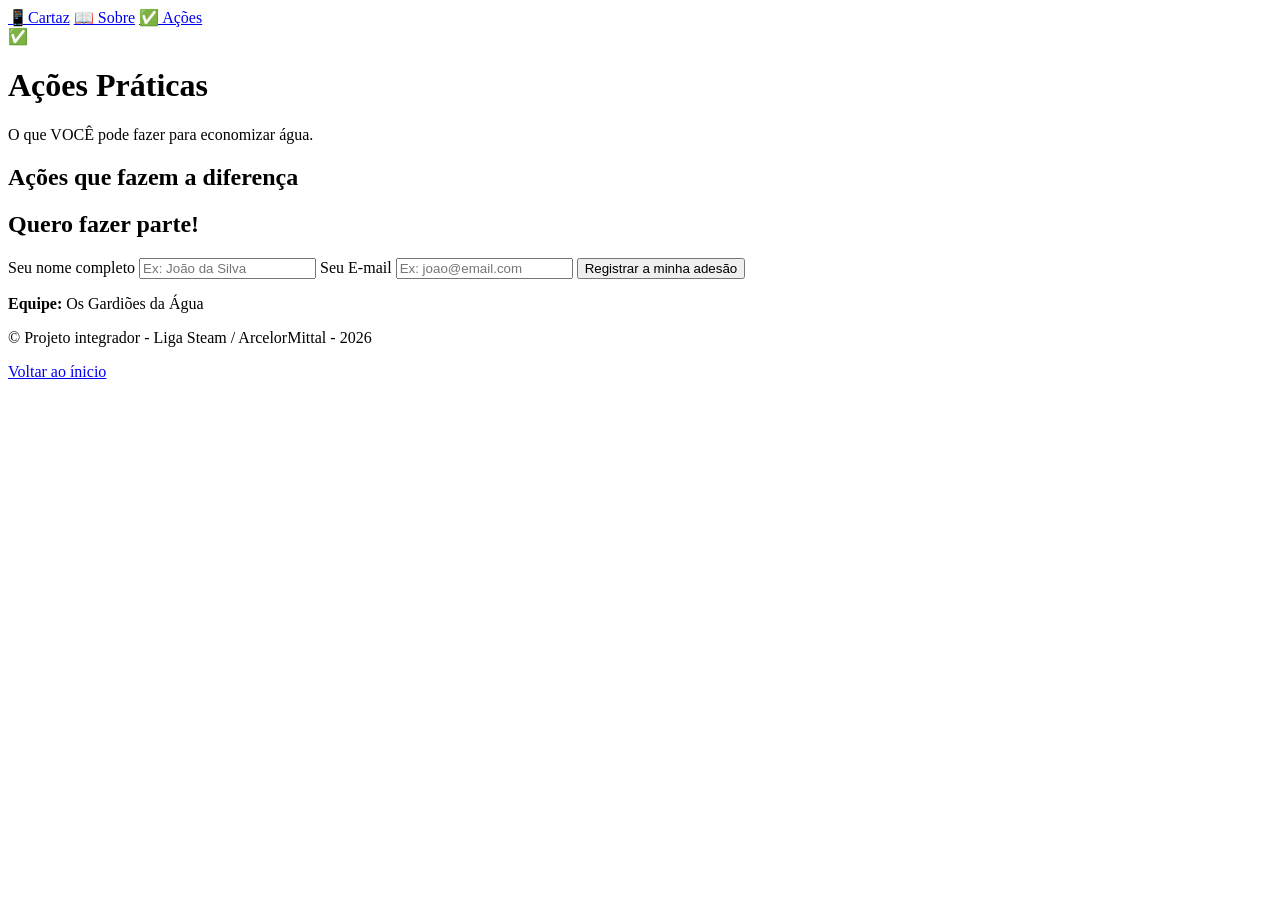
==== acoes.html @ 73789613 "feat: criação página ações" ====
<!DOCTYPE html>
<html lang="pt-br">
<head>
    <meta charset="UTF-8">
    <meta name="viewport" content="width=device-width, initial-scale=1.0">
    <title>Ações Práticas | O que você pode fazer</title>
</head>
<body>
    <header>
        <nav>
            <a href="index.html">📱Cartaz</a>
            <a href="sobre.html">📖 Sobre</a>
            <a href="acoes.html">✅ Ações</a>
        </nav>
        <div>✅</div>
        <h1>Ações Práticas</h1>
        <p>O que VOCÊ pode fazer para economizar água.</p>
    </header>

    <main>

        <section>
            <h2>Ações que fazem a diferença</h2>
            <div>
            </div>
        </section>

        <section>
            <div>
                <h2>Quero fazer parte!</h2>
                <form action="">

                    <label for="nome">Seu nome completo</label>
                    <input type="text" id="nome" name="nome" required placeholder="Ex: João da Silva">

                    <label for="email">Seu E-mail</label>
                    <input type="email" id="email" name="email" required placeholder="Ex: joao@email.com">
                    
                    <button type="submit">Registrar a minha adesão</button>

                </form>
            </div>
        </section>
    </main>
    <footer>
        <p><strong>Equipe:</strong> Os Gardiões da Água</p>
        <p>&copy; Projeto integrador - Liga Steam / ArcelorMittal - 2026
        </p>
        <a href="#">Voltar ao ínicio</a>
    </footer>
</body>
</html>
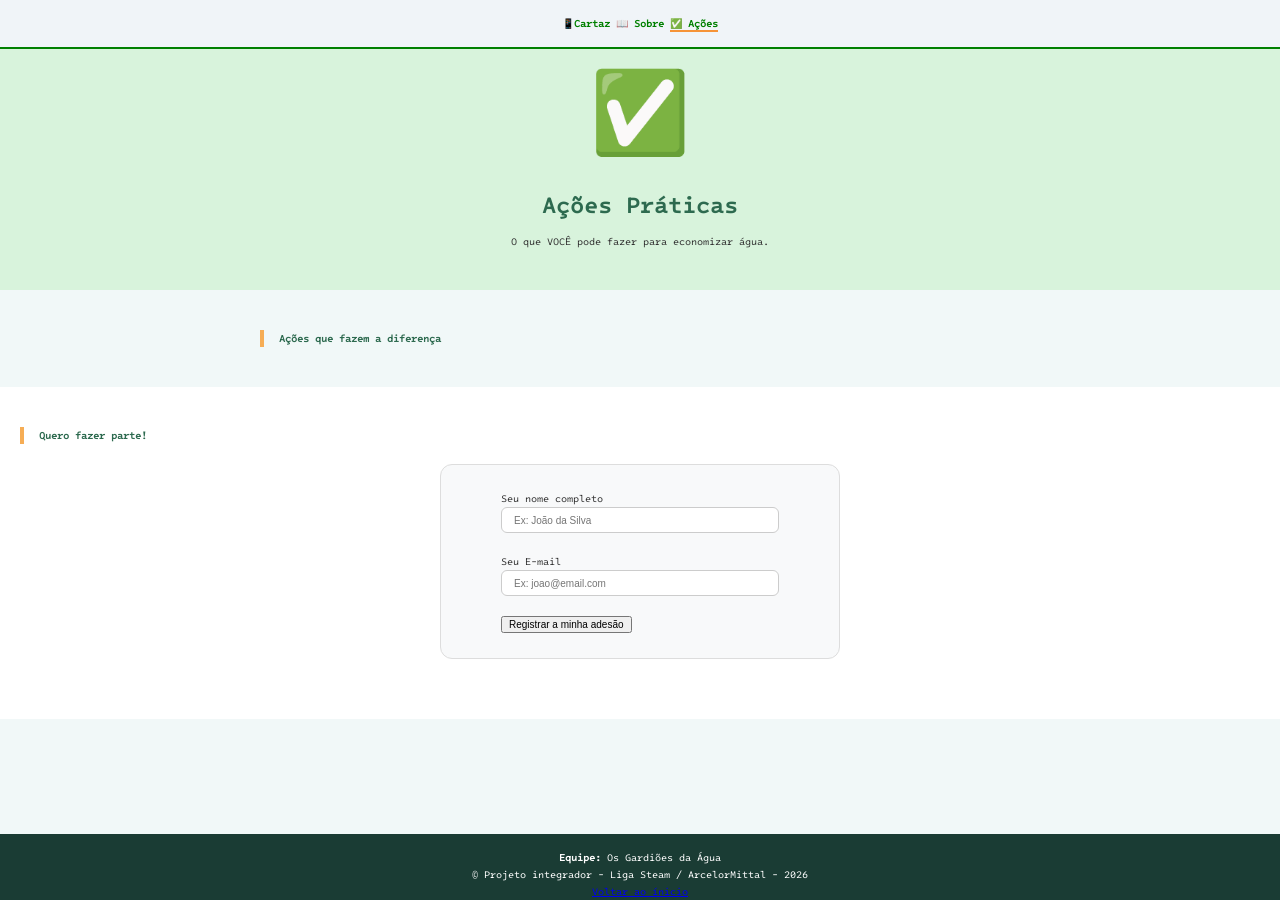
==== commit 3491e572: "style: fixed footer" ====
--- a/acoes.html
+++ b/acoes.html
@@ -4,31 +4,32 @@
     <meta charset="UTF-8">
     <meta name="viewport" content="width=device-width, initial-scale=1.0">
     <title>Ações Práticas | O que você pode fazer</title>
+    <link rel="stylesheet" href="/assets/css/style.css">
 </head>
 <body>
     <header>
-        <nav>
+        <nav class="menu-navegacao">
             <a href="index.html">📱Cartaz</a>
             <a href="sobre.html">📖 Sobre</a>
-            <a href="acoes.html">✅ Ações</a>
+            <a href="acoes.html" class="ativo">✅ Ações</a>
         </nav>
-        <div>✅</div>
+        <div class="emoji" role="img" aria-label="Açoes práticas">✅</div>
         <h1>Ações Práticas</h1>
         <p>O que VOCÊ pode fazer para economizar água.</p>
     </header>
 
     <main>
 
-        <section>
+        <section >
             <h2>Ações que fazem a diferença</h2>
-            <div>
+            <div class="lista-acoes" id="container-acoes" >
             </div>
         </section>
 
-        <section>
-            <div>
+        <section class="secao-cinza">
+            <div class="container-central">
                 <h2>Quero fazer parte!</h2>
-                <form action="">
+                <form class="formulario" id="formulario-adesao" action="">
 
                     <label for="nome">Seu nome completo</label>
                     <input type="text" id="nome" name="nome" required placeholder="Ex: João da Silva">
--- a/assets/css/style.css
+++ b/assets/css/style.css
@@ -0,0 +1,230 @@
+/*Adicionar Font baixada */
+@font-face {
+
+    /**Nomeia a fonte escolhida */
+    font-family: "IntelOneMono";
+
+    /**(Indica o caminho do arquivo da fonte */
+    src: url("/assets/fonts/IntelOneMono-VariableFont_wght.ttf") format("truetype");
+
+    /**Define a espessura da fonte */
+    font-weight: normal;
+
+}
+
+/* RESET CSS*/ 
+* {
+
+    /**Reseta o margem padrão do navegador*/
+    margin: 0;
+
+    /** Não permite que o navegador altere o tamanho da caixa*/
+    box-sizing: border-box;
+
+    font-size: 10px;
+}
+
+/* BODY(CORPO) */
+html {
+    height: 100%;
+}
+body{
+    /** Chama a fonte escolhida*/
+      font-family: 'IntelOneMono';
+
+    /** Define a cor do texto*/
+    color: #333333;
+
+    /**Define a cor de fundo*/
+    background-color: rgb(241, 248, 248);
+
+    /**Controla o espaço entre as linhas de texto*/
+    line-height: 1.7;
+    
+    height: 100%;
+    display: flex;
+    flex-direction: column;
+    
+   
+}
+
+/**Cabeçalho*/
+
+header {
+    
+    /**Cor de fundo do header*/
+    background-color: #d8f3dc ;
+
+    /**Alinha o texto no centro da página*/
+    text-align: center;
+
+    /** Espaçamento interno: empurra o conteúdo para dentro */
+    padding: 40px 20px;
+
+
+}
+
+main {
+    flex: 1;
+}
+
+.menu-navegacao {
+
+    /**Cor de fundo do menu de navegação*/
+    background-color: #f0f4f8;
+
+    /** Espaçamento interno: empurra o conteúdo para dentro */
+    padding: 15px;
+
+    /** Cria uma borda verde apenas em baixo com 2px de espessura*/
+    border-bottom: 2px solid green;
+
+    /** Fixa o elemento na tela: ele não sobe nem desce com o scroll */
+    position: fixed; 
+
+    /**Coloca o elemento colado ao topo máximo da janela*/
+    top: 0;
+
+    /**Coloca o elemento no máximo a esquerda da janela*/
+    left: 0;
+
+    /**garante que ele ocupe toda a largura da janela*/
+    width: 100vw;
+
+    /** Camada: números maiores ficam por cima de números menores */
+    z-index: 100;
+
+}
+
+.menu-navegacao a {
+    /**Define a cor do texto */
+    color: green;
+
+    /** Remove o sublinhado padrão dos links */
+    text-decoration: none;
+
+    /**Define a espessura do texto*/
+    font-weight: bold;
+
+    /** Suaviza a mudança em 0.3 segundos */
+    transition: 0.4s;   
+}
+
+/** houver: Altera propriedades assim que o mouse enconsta no elemento*/
+.menu-navegacao a:hover,.ativo {
+
+    /** Cria uma borda Laranja apenas em baixo com 2px de espessura*/
+    border-bottom: 2px solid #f69337;
+    
+
+}
+
+
+.emoji {
+    /** Emoji é lido como texto por isso usamos font-size para aumentar seu tamanho*/
+    font-size: 80px;
+    /**Adiciona margem para baixo*/
+    margin-bottom: 10px;
+}
+
+h1{
+    /**Define a cor do título*/
+    color: #2d6a4f;
+    /** define o tamanho do título(rem é a multiplicaçao do tamanho da font raiz vezes o valor definido)*/
+    font-size: 2.2em;
+    /**Define margem(Com 3 valores: o primeiro é para ⬆️, o segundo ⬅️➡️ e o terceiro ⬇️*/ 
+    margin: 0px 0 10px;
+    
+}
+
+/*! Desafios:
+/** Trocar os emojis por imagens
+/** Colocar as cores de preferência
+/** Trocar os textos por textos referentes ao tema escolhido
+/** Trocar fonte(interna, link ou import)
+*/
+
+/* ----- main -----*/
+
+section {
+    padding: 40px 20px;
+    max-width: 800px;
+    margin: 0 auto;
+}
+
+.secao-cinza {
+    background-color: #ffffff;
+    max-width: 100%;
+    display: flex;
+    flex-direction: column;
+    justify-content: center;
+}
+
+
+
+h2{
+    color: #2d6a4f;
+    border-left: 4px solid #f6ad55;
+    padding-left: 15px;
+}
+
+/* lista e itens da lista*/
+ul {
+    list-style: none;
+    padding: 0;
+    margin-top: 15px;
+}
+
+li {
+    background-color: #e6f4ea;
+    padding: 12px 18px;
+    margin-bottom:  8px;
+    border-radius: 8px;
+    border-left: 5px solid #2d6a4f ;
+}
+footer {
+    background-color:#1a3c34 ;
+    color: white;
+    text-align: center;
+    cursor: default;
+    padding-top: 15px;
+    bottom: 0;
+}
+.botao {
+    display: inline-block;
+    background-color: #f69337;
+    color: black;
+    padding: 10px 20px;
+    border-radius: 30px;
+    text-decoration: none;
+    font-weight: bold;
+    margin: 15px 0;
+}
+span {
+    font-weight: bold;
+    font-size: 15px;
+    color:#326d0d
+}
+
+.lista-acoes {
+    display: grid;
+}
+
+.formulario {
+    max-width: 400px;
+    margin: 20px auto;
+    padding: 25px 60px;
+    background-color:#f8f9fa ;
+    border-radius: 12px;
+    border: 1px solid #ddd;
+}
+
+.formulario input {
+    width: 100%;
+    padding: 12px;
+    margin-bottom: 20px;
+    border: 1px solid #ccc;
+    border-radius: 6px;
+    height: 15px;
+}
+
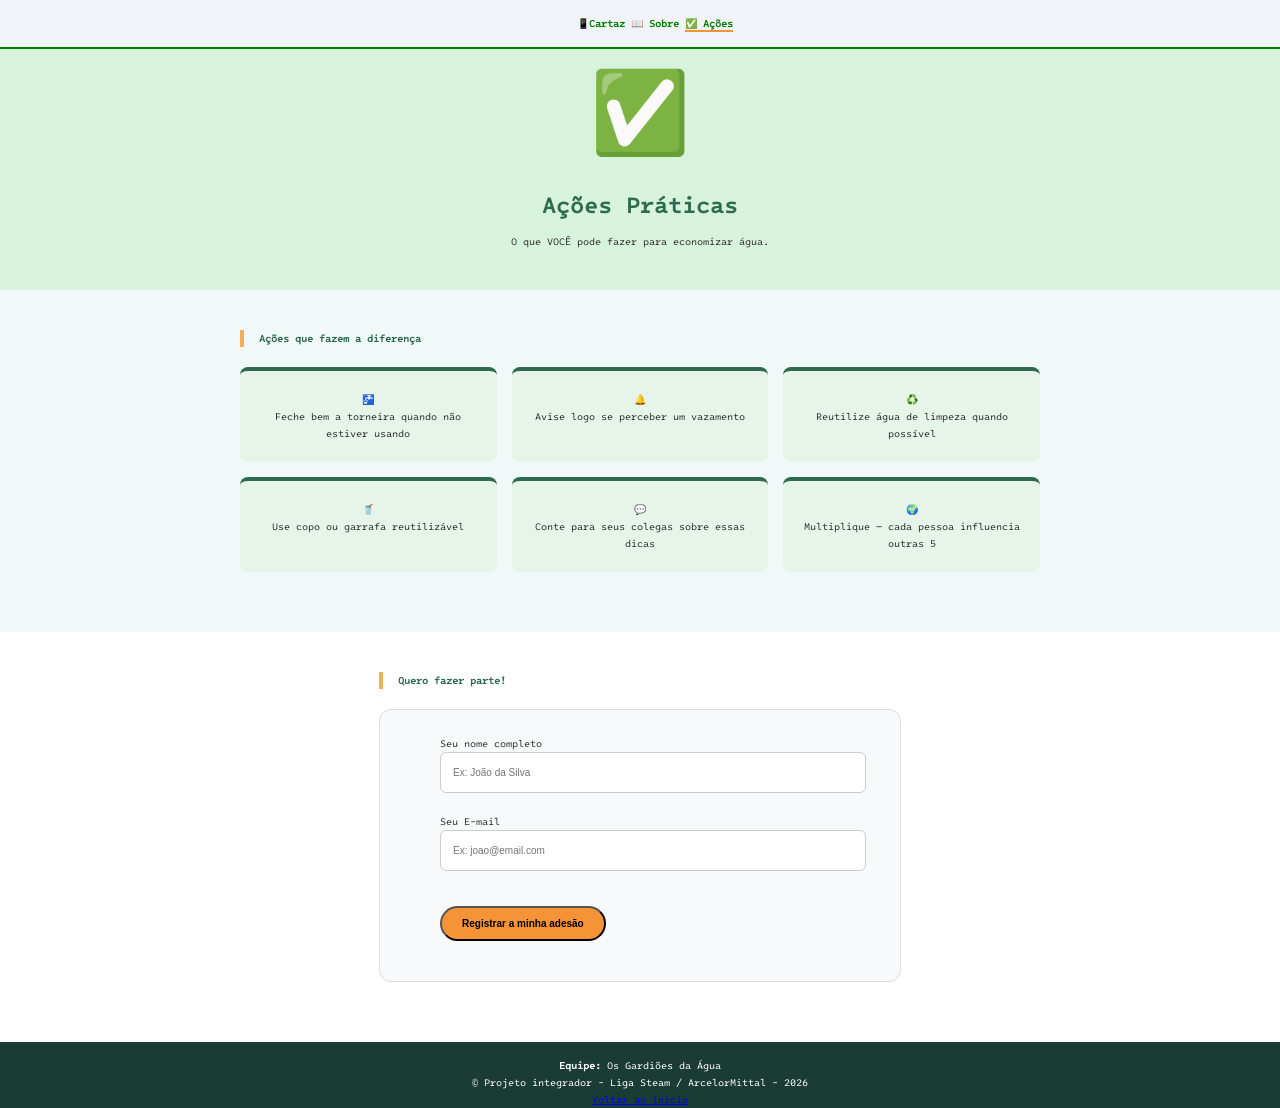
==== commit 59c6fab1: "fim" ====
--- a/acoes.html
+++ b/acoes.html
@@ -5,6 +5,7 @@
     <meta name="viewport" content="width=device-width, initial-scale=1.0">
     <title>Ações Práticas | O que você pode fazer</title>
     <link rel="stylesheet" href="/assets/css/style.css">
+    <script src="/assets/js/script.js" defer></script>
 </head>
 <body>
     <header>
@@ -29,7 +30,7 @@
         <section class="secao-cinza">
             <div class="container-central">
                 <h2>Quero fazer parte!</h2>
-                <form class="formulario" id="formulario-adesao" action="">
+                <form class="formulario" id="formulario-adesao" action="" novalidate>
 
                     <label for="nome">Seu nome completo</label>
                     <input type="text" id="nome" name="nome" required placeholder="Ex: João da Silva">
@@ -37,8 +38,8 @@
                     <label for="email">Seu E-mail</label>
                     <input type="email" id="email" name="email" required placeholder="Ex: joao@email.com">
                     
-                    <button type="submit">Registrar a minha adesão</button>
-
+                    <button type="submit" class="botao">Registrar a minha adesão</button>
+                    <p class="mensagem-retorno" id="mensagem-retorno"></p>
                 </form>
             </div>
         </section>
--- a/assets/css/style.css
+++ b/assets/css/style.css
@@ -19,7 +19,7 @@
     margin: 0;
 
     /** Não permite que o navegador altere o tamanho da caixa*/
-    box-sizing: border-box;
+    /* box-sizing: border-box; */
 
     font-size: 10px;
 }
@@ -64,9 +64,6 @@
 
 }
 
-main {
-    flex: 1;
-}
 
 .menu-navegacao {
 
@@ -111,6 +108,7 @@
 }
 
 /** houver: Altera propriedades assim que o mouse enconsta no elemento*/
+
 .menu-navegacao a:hover,.ativo {
 
     /** Cria uma borda Laranja apenas em baixo com 2px de espessura*/
@@ -145,7 +143,14 @@
 */
 
 /* ----- main -----*/
-
+main {
+    flex: 1;
+}
+
+.container-central{
+    max-width: 800px;
+    margin: 0 auto;
+}
 section {
     padding: 40px 20px;
     max-width: 800px;
@@ -206,10 +211,6 @@
     color:#326d0d
 }
 
-.lista-acoes {
-    display: grid;
-}
-
 .formulario {
     max-width: 400px;
     margin: 20px auto;
@@ -228,3 +229,23 @@
     height: 15px;
 }
 
+.lista-acoes {
+    display: grid;
+    grid-template-columns: repeat(auto-fit, minmax(250px, 1fr));
+    gap: 15px;
+    margin: 20px 0;
+}
+
+.acao-item{
+    background-color: #e6f4ea;
+    padding: 20px;
+    border-radius: 8px;
+    border-top: 4px solid #2d6a4f ;
+    text-align: center;
+    transition: transform 0.3s;
+    
+}
+
+.acao-item:hover{
+    transform: translateY(-5px);
+}
